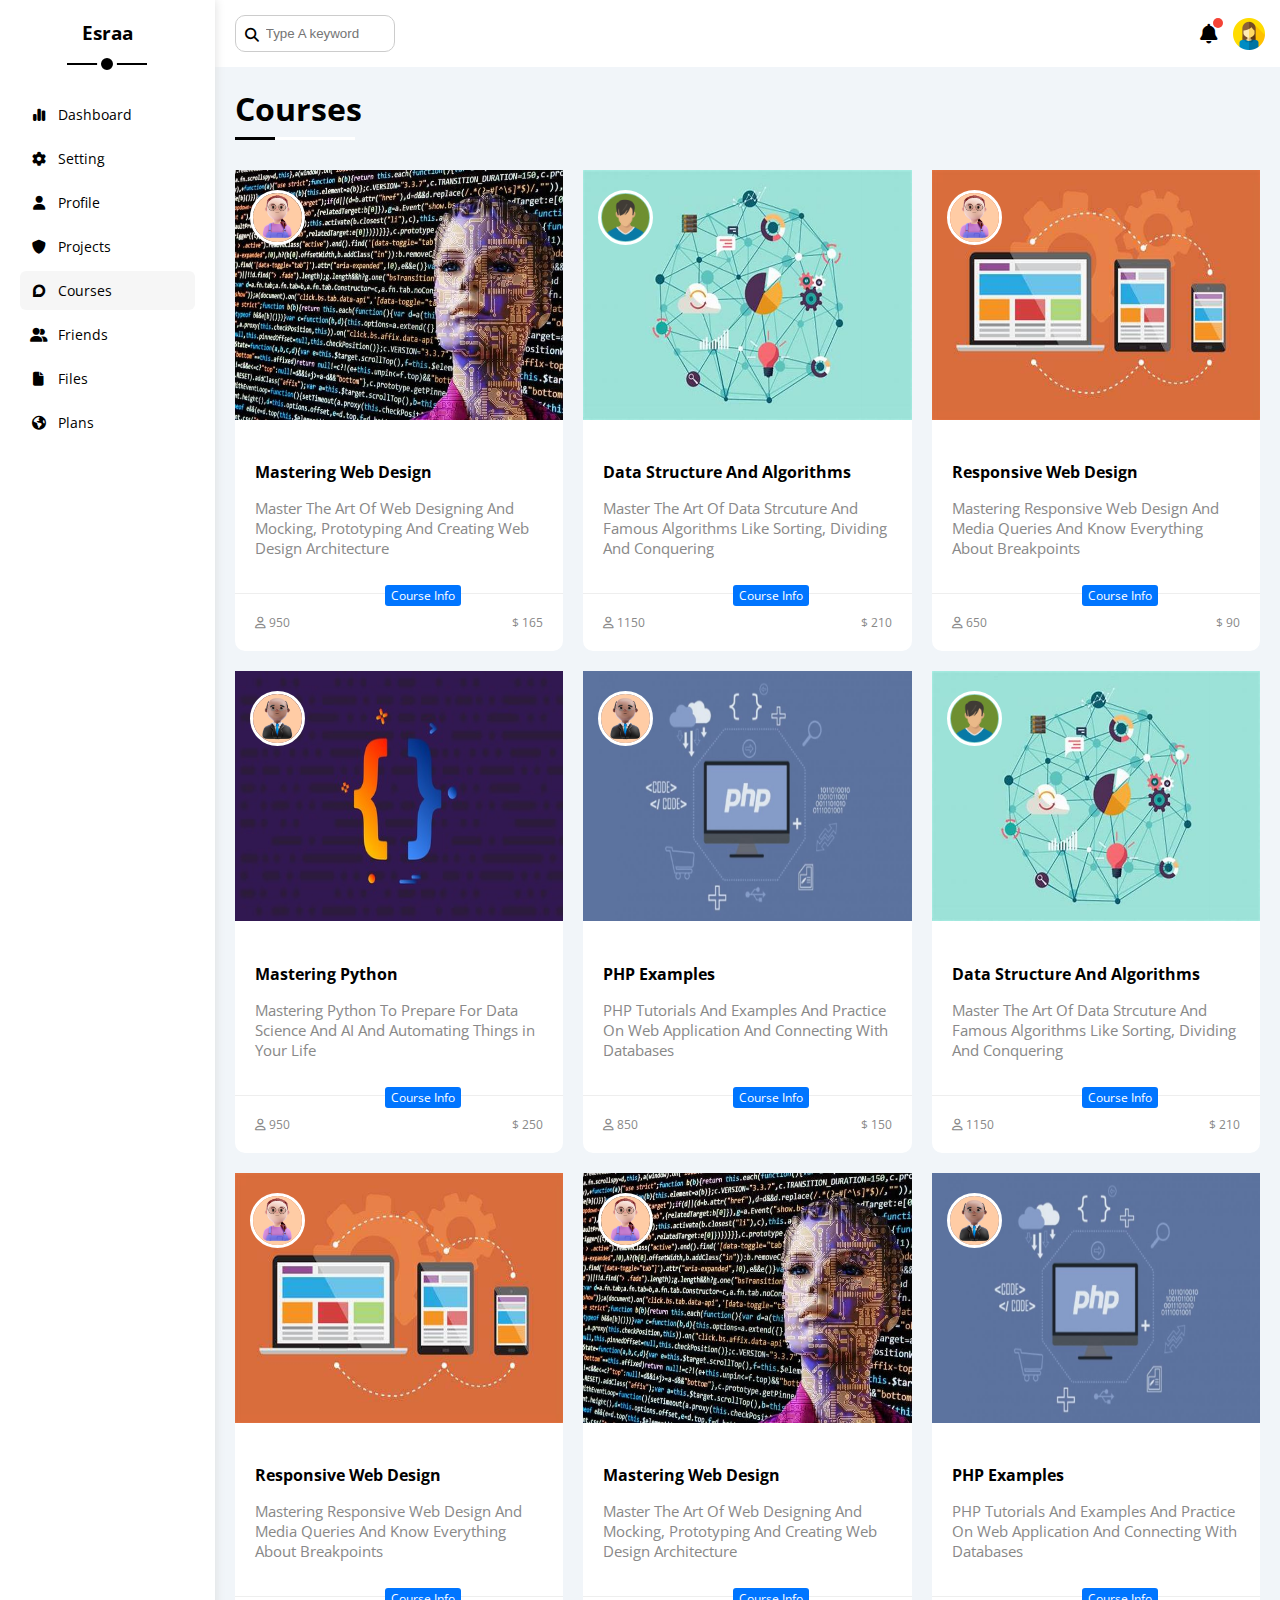
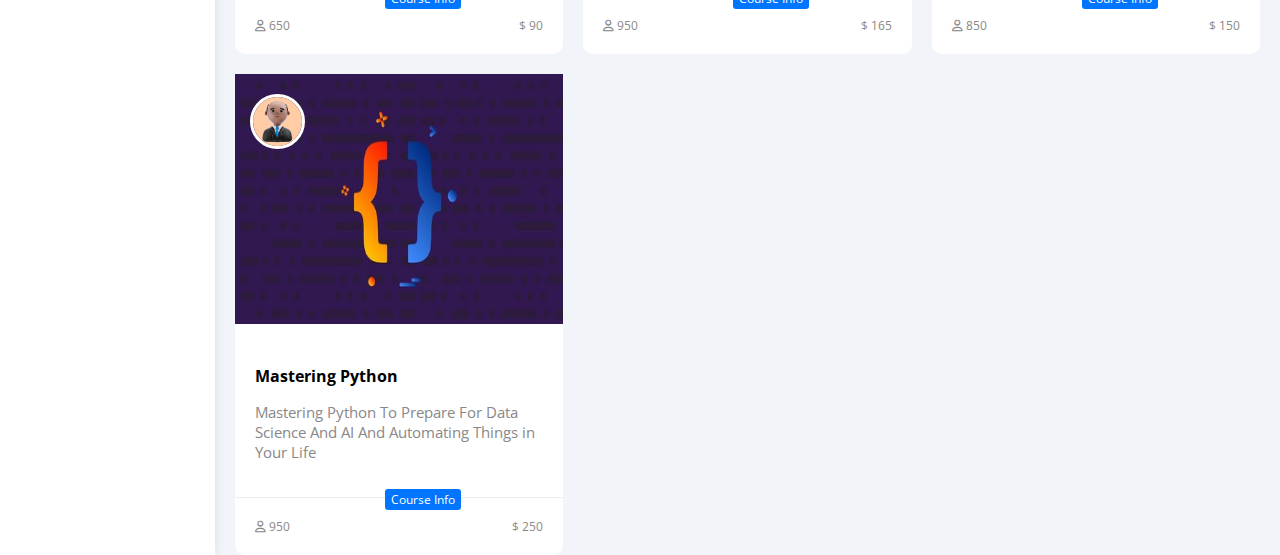
==== courses.html @ b168ca8a "First commit" ====
<!DOCTYPE html>
<html lang="en">
  <head>
    <meta charset="UTF-8" />
    <meta http-equiv="X-UA-Compatible" content="IE=edge" />
    <meta name="viewport" content="width=device-width, initial-scale=1.0" />
    <link rel="stylesheet" type="text/css" href="css/common.css" />
    <link rel="stylesheet" type="text/css" href="css/framework.css" />
    <link rel="stylesheet" type="text/css" href="css/courses.css" />
    <title>Courses</title>
    <!--attach google font-->
    <link rel="preconnect" href="https://fonts.googleapis.com" />
    <link rel="preconnect" href="https://fonts.gstatic.com" crossorigin />
    <link
      href="https://fonts.googleapis.com/css2?family=Open+Sans:wght@300;400&display=swap"
      rel="stylesheet"
    />
    <!--attach font awesome-->
    <link
      rel="stylesheet"
      href="https://cdnjs.cloudflare.com/ajax/libs/font-awesome/6.4.0/css/all.min.css"
    />
  </head>

  <body>
    <div class="page d-flex">
      <div class="sidebar bg-white p-20 p-relative active">
        <h3 class="p-relative txt-c mt-0">Esraa</h3>
        <ul>
          <li>
            <a
              class="d-flex flex-center fs-14 c-black rad-6 p-10"
              href="index.html"
            >
              <i class="fa-solid fa-chart-simple fa-fw"></i>
              <span>Dashboard</span>
            </a>
          </li>
          <li>
            <a
              class="d-flex flex-center fs-14 c-black rad-6 p-10"
              href="setting.html"
            >
              <i class="fa-solid fa-gear fa-fw"></i>
              <span>Setting</span>
            </a>
          </li>
          <li>
            <a
              class="d-flex flex-center fs-14 c-black rad-6 p-10"
              href="profile.html"
            >
              <i class="fa-solid fa-user fa-fw"></i>
              <span>Profile</span>
            </a>
          </li>
          <li>
            <a
              class="d-flex flex-center fs-14 c-black rad-6 p-10"
              href="projects.html"
            >
              <i class="fa-solid fa-shield fa-fw"></i>
              <span>Projects</span>
            </a>
          </li>
          <li>
            <a
              class="d-flex flex-center fs-14 c-black rad-6 p-10 active"
              href="courses.html"
            >
              <i class="fa-brands fa-discourse fa-fw"></i>
              <span>Courses</span>
            </a>
          </li>

          <li>
            <a
              class="d-flex flex-center fs-14 c-black rad-6 p-10"
              href="friends.html"
            >
              <i class="fa-solid fa-user-group fa-fw"></i>
              <span>Friends</span>
            </a>
          </li>
          <li>
            <a
              class="d-flex flex-center fs-14 c-black rad-6 p-10"
              href="files.html"
            >
              <i class="fa-solid fa-file fa-fw"></i>
              <span>Files</span>
            </a>
          </li>
          <li>
            <a
              class="d-flex flex-center fs-14 c-black rad-6 p-10"
              href="plans.html"
            >
              <i class="fa-solid fa-earth-americas fa-fw"></i>
              <span>Plans</span>
            </a>
          </li>
        </ul>
      </div>
      <div class="content w-full">
        <!--start head-->
        <div class="head bg-white p-15 between-flex p-10">
          <div class="search p-relative">
            <input class="p-10" type="search" placeholder="Type A keyword" />
          </div>
          <div class="icons d-flex flex-center">
            <span class="notification p-relative">
              <i class="fa-solid fa-bell fa-lg"></i>
            </span>
            <img src="imgs/avatar.png" alt="profileImage" />
          </div>
        </div>
        <!--end head-->
        <h1 class="p-relative">Courses</h1>
        <div class="wrapper d-grid gap-20">
          <!--start mastering-->
          <div class="mastering bg-white rad-10">
            <div class="master-container">
              <img
                class="master-img"
                src="imgs/Mastering.jpg"
                alt="mater-image"
              />
              <img
                class="person-img rad-50"
                src="imgs/user1.jpg"
                alt="mater-image"
              />
            </div>
            <div class="info-container p-20 mt-0 b-bottom">
              <h4 class="mb-0">Mastering Web Design</h4>
              <p class="c-grey fs-15">
                Master The Art Of Web Designing And Mocking, Prototyping And
                Creating Web Design Architecture
              </p>
              <p class="course-info bg-blue c-white w-fit p-3 rad-3 fs-12">
                Course Info
              </p>
            </div>
            <div class="p-20 d-flex space-between flex-center">
                <div class="c-grey fs-12">
                    <i class="fa-regular fa-user"></i>
                    <span> 950</span>
                </div>
                <div class="c-grey fs-12">$ 165</div>
                
                
            </div>
          </div>
          <!--end mastering-->
          <!--start mastering-->
          <div class="mastering bg-white rad-10">
            <div class="master-container">
              <img
                class="master-img"
                src="imgs/algorithms.jpg"
                alt="mater-image"
              />
              <img
                class="person-img rad-50"
                src="imgs/user4.png"
                alt="mater-image"
              />
            </div>
            <div class="info-container p-20 mt-0 b-bottom">
              <h4 class="mb-0">Data Structure And Algorithms</h4>
              <p class="c-grey fs-15">
                Master The Art Of Data Strcuture And Famous Algorithms Like Sorting, Dividing And Conquering
              </p>
              <p class="course-info bg-blue c-white w-fit p-3 rad-3 fs-12">
                Course Info
              </p>
            </div>
            <div class="p-20 d-flex space-between flex-center">
                <div class="c-grey fs-12">
                    <i class="fa-regular fa-user"></i>
                    <span> 1150</span>
                </div>
                <div class="c-grey fs-12">$ 210</div>
                
            </div>
          </div>
          <!--end mastering-->
            <!--start mastering-->
            <div class="mastering bg-white rad-10">
                <div class="master-container">
                  <img
                    class="master-img"
                    src="imgs/responsive.jpg"
                    alt="mater-image"
                  />
                  <img
                    class="person-img rad-50"
                    src="imgs/user1.jpg"
                    alt="mater-image"
                  />
                </div>
                <div class="info-container p-20 mt-0 b-bottom">
                  <h4 class="mb-0">Responsive Web Design</h4>
                  <p class="c-grey fs-15">
                    Mastering Responsive Web Design And Media Queries And Know Everything About Breakpoints
                  </p>
                  <p class="course-info bg-blue c-white w-fit p-3 rad-3 fs-12">
                    Course Info
                  </p>
                </div>
                <div class="p-20 d-flex space-between flex-center">
                    <div class="c-grey fs-12">
                        <i class="fa-regular fa-user"></i>
                        <span> 650</span>
                    </div>
                    <div class="c-grey fs-12">$ 90</div>
                    
                </div>
              </div>
              <!--end mastering-->
               <!--start mastering-->
            <div class="mastering bg-white rad-10">
                <div class="master-container">
                  <img
                    class="master-img"
                    src="imgs/python.jpg"
                    alt="mater-image"
                  />
                  <img
                    class="person-img rad-50"
                    src="imgs/user3.jpg"
                    alt="mater-image"
                  />
                </div>
                <div class="info-container p-20 mt-0 b-bottom">
                  <h4 class="mb-0">Mastering Python</h4>
                  <p class="c-grey fs-15">
                    Mastering Python To Prepare For Data Science And AI And Automating Things in Your Life
                  </p>
                  <p class="course-info bg-blue c-white w-fit p-3 rad-3 fs-12">
                    Course Info
                  </p>
                </div>
                <div class="p-20 d-flex space-between flex-center">
                    <div class="c-grey fs-12">
                        <i class="fa-regular fa-user"></i>
                        <span> 950</span>
                    </div>
                    <div class="c-grey fs-12">$ 250</div>
                    
                </div>
              </div>
              <!--end mastering-->
              <!--start mastering-->
          <div class="mastering bg-white rad-10">
            <div class="master-container">
              <img
                class="master-img"
                src="imgs/php.jpg"
                alt="mater-image"
              />
              <img
                class="person-img rad-50"
                src="imgs/user3.jpg"
                alt="mater-image"
              />
            </div>
            <div class="info-container p-20 mt-0 b-bottom">
              <h4 class="mb-0">PHP Examples</h4>
              <p class="c-grey fs-15">
                PHP Tutorials And Examples And Practice On Web Application And Connecting With Databases
              </p>
              <p class="course-info bg-blue c-white w-fit p-3 rad-3 fs-12">
                Course Info
              </p>
            </div>
            <div class="p-20 d-flex space-between flex-center">
                <div class="c-grey fs-12">
                    <i class="fa-regular fa-user"></i>
                    <span> 850</span>
                </div>
                <div class="c-grey fs-12">$ 150</div>
                
                
            </div>
          </div>
          <!--end mastering-->
          <!--start mastering-->
          <div class="mastering bg-white rad-10">
            <div class="master-container">
              <img
                class="master-img"
                src="imgs/algorithms.jpg"
                alt="mater-image"
              />
              <img
                class="person-img rad-50"
                src="imgs/user4.png"
                alt="mater-image"
              />
            </div>
            <div class="info-container p-20 mt-0 b-bottom">
              <h4 class="mb-0">Data Structure And Algorithms</h4>
              <p class="c-grey fs-15">
                Master The Art Of Data Strcuture And Famous Algorithms Like Sorting, Dividing And Conquering
              </p>
              <p class="course-info bg-blue c-white w-fit p-3 rad-3 fs-12">
                Course Info
              </p>
            </div>
            <div class="p-20 d-flex space-between flex-center">
                <div class="c-grey fs-12">
                    <i class="fa-regular fa-user"></i>
                    <span> 1150</span>
                </div>
                <div class="c-grey fs-12">$ 210</div>
                
            </div>
          </div>
          <!--end mastering-->
          <!--start mastering-->
          <div class="mastering bg-white rad-10">
            <div class="master-container">
              <img
                class="master-img"
                src="imgs/responsive.jpg"
                alt="mater-image"
              />
              <img
                class="person-img rad-50"
                src="imgs/user1.jpg"
                alt="mater-image"
              />
            </div>
            <div class="info-container p-20 mt-0 b-bottom">
              <h4 class="mb-0">Responsive Web Design</h4>
              <p class="c-grey fs-15">
                Mastering Responsive Web Design And Media Queries And Know Everything About Breakpoints
              </p>
              <p class="course-info bg-blue c-white w-fit p-3 rad-3 fs-12">
                Course Info
              </p>
            </div>
            <div class="p-20 d-flex space-between flex-center">
                <div class="c-grey fs-12">
                    <i class="fa-regular fa-user"></i>
                    <span> 650</span>
                </div>
                <div class="c-grey fs-12">$ 90</div>
                
            </div>
          </div>
          <!--end mastering-->
          <!--start mastering-->
          <div class="mastering bg-white rad-10">
            <div class="master-container">
              <img
                class="master-img"
                src="imgs/Mastering.jpg"
                alt="mater-image"
              />
              <img
                class="person-img rad-50"
                src="imgs/user1.jpg"
                alt="mater-image"
              />
            </div>
            <div class="info-container p-20 mt-0 b-bottom">
              <h4 class="mb-0">Mastering Web Design</h4>
              <p class="c-grey fs-15">
                Master The Art Of Web Designing And Mocking, Prototyping And
                Creating Web Design Architecture
              </p>
              <p class="course-info bg-blue c-white w-fit p-3 rad-3 fs-12">
                Course Info
              </p>
            </div>
            <div class="p-20 d-flex space-between flex-center">
                <div class="c-grey fs-12">
                    <i class="fa-regular fa-user"></i>
                    <span> 950</span>
                </div>
                <div class="c-grey fs-12">$ 165</div>
                
                
            </div>
          </div>
          <!--end mastering-->
           <!--start mastering-->
           <div class="mastering bg-white rad-10">
            <div class="master-container">
              <img
                class="master-img"
                src="imgs/php.jpg"
                alt="mater-image"
              />
              <img
                class="person-img rad-50"
                src="imgs/user3.jpg"
                alt="mater-image"
              />
            </div>
            <div class="info-container p-20 mt-0 b-bottom">
              <h4 class="mb-0">PHP Examples</h4>
              <p class="c-grey fs-15">
                PHP Tutorials And Examples And Practice On Web Application And Connecting With Databases
              </p>
              <p class="course-info bg-blue c-white w-fit p-3 rad-3 fs-12">
                Course Info
              </p>
            </div>
            <div class="p-20 d-flex space-between flex-center">
                <div class="c-grey fs-12">
                    <i class="fa-regular fa-user"></i>
                    <span> 850</span>
                </div>
                <div class="c-grey fs-12">$ 150</div>
                
                
            </div>
          </div>
          <!--end mastering-->
           <!--start mastering-->
           <div class="mastering bg-white rad-10">
            <div class="master-container">
              <img
                class="master-img"
                src="imgs/python.jpg"
                alt="mater-image"
              />
              <img
                class="person-img rad-50"
                src="imgs/user3.jpg"
                alt="mater-image"
              />
            </div>
            <div class="info-container p-20 mt-0 b-bottom">
              <h4 class="mb-0">Mastering Python</h4>
              <p class="c-grey fs-15">
                Mastering Python To Prepare For Data Science And AI And Automating Things in Your Life
              </p>
              <p class="course-info bg-blue c-white w-fit p-3 rad-3 fs-12">
                Course Info
              </p>
            </div>
            <div class="p-20 d-flex space-between flex-center">
                <div class="c-grey fs-12">
                    <i class="fa-regular fa-user"></i>
                    <span> 950</span>
                </div>
                <div class="c-grey fs-12">$ 250</div>
                
            </div>
          </div>
          <!--end mastering-->
        </div>
      </div>
    </div>
  </body>
</html>
---- css/common.css ----
* {
  box-sizing: border-box;
}

body {
  font-family: "Open Sans", sans-serif;
  margin: 0;
}

*:focus {
  outline: none;
}

a {
  text-decoration: none;
}

ul {
  list-style: none;
  padding: 0;
}

::-webkit-scrollbar {
  width: 15px;
}

::-webkit-scrollbar-track {
  background-color: white;
}

::-webkit-scrollbar-thumb {
  background-color: #0075ff;
}

::-webkit-scrollbar-thumb:hover {
  background-color: #0d69d5;
}

.page {
  min-height: 100vh;
  background-color: #f1f5f9;
}

/*start sidebar*/
.sidebar {
  width: 250px;
  box-shadow: 0 0 10px #ddd;
}
@media (max-width: 767px) {
  .sidebar {
    width: 58px;
    padding: 10px;
  }
}
.sidebar > h3 {
  margin-bottom: 50px;
}
@media (max-width: 767px) {
  .sidebar > h3 {
    font-size: 13px;
    margin-bottom: 15px;
  }
}
.sidebar > h3::before, .sidebar > h3::after {
  content: "";
  background-color: black;
  transform: translateX(-50%);
  position: absolute;
  left: 50%;
}
@media (max-width: 767px) {
  .sidebar > h3::before, .sidebar > h3::after {
    display: none;
  }
}
.sidebar > h3::before {
  width: 80px;
  height: 2px;
  bottom: -20px;
}
.sidebar > h3::after {
  bottom: -29px;
  width: 12px;
  height: 12px;
  border-radius: 50%;
  border: 4px solid white;
}
.sidebar ul li a {
  transition: 3s;
  margin-bottom: 5px;
}
.sidebar ul li a:hover, .sidebar ul li a.active {
  background-color: #f6f6f6;
}
.sidebar ul li a span {
  font-size: 14px;
  margin-left: 10px;
}
@media (max-width: 767px) {
  .sidebar ul li a span {
    display: none;
  }
}

/*end sidebar*/
/*start content*/
.search {
  overflow: hidden;
}
.search::before {
  font-family: var(--fa-style-family-classic);
  content: "\f002"; /*symbol for search*/
  font-weight: 900;
  position: absolute;
  left: 15px;
  top: 50%;
  transform: translateY(-50%);
  font-size: 14px;
  color: var(--grey-color);
}
.search input {
  border: 1px solid #ccc;
  border-radius: 10px;
  margin-left: 5px;
  padding-left: 30px;
  width: 160px;
  transition: width 0.3s;
}
.search input:focus {
  outline-color: #ddd;
  width: 200px;
}
.search input:focus::-moz-placeholder {
  opacity: 0;
}
.search input:focus::placeholder {
  opacity: 0;
}

.icons .notification::before {
  content: "";
  position: absolute;
  width: 10px;
  height: 10px;
  background-color: #f44336;
  border-radius: 50%;
  right: -5px;
  top: -5px;
}
.icons img {
  width: 32px;
  height: 32px;
  margin-left: 15px;
}

h1 {
  margin: 20px 20px 40px;
}
h1::before, h1::after {
  content: "";
  height: 3px;
  position: absolute;
  bottom: -10px;
  left: 0;
}
h1::before {
  background-color: white;
  width: 120px;
}
h1::after {
  background-color: black;
  width: 40px;
}

.wrapper {
  grid-template-columns: repeat(auto-fill, minmax(450px, 1fr));
  margin-left: 20px;
  margin-right: 20px;
}
@media (max-width: 767px) {
  .wrapper {
    grid-template-columns: minmax(200px, 1fr);
    margin-left: 10px;
    margin-right: 10px;
    gap: 10px;
  }
}/*# sourceMappingURL=common.css.map */
---- css/framework.css ----
/* start box*/
.d-flex {
  display: flex;
}

.flex-center {
  align-items: center;
}

.space-between {
  justify-content: space-between;
}

.d-grid {
  display: grid;
}

.gap-20 {
  gap: 20px;
}

.d-block {
  display: block;
}

@media (max-width: 767px) {
  .block-mobile {
    display: block;
  }
}

.d-flex-center {
  display: flex;
  align-items: center;
  justify-content: center;
}

/*end box*/
/*start padding+margin*/
.p-0 {
  padding: 0;
}

.pt-0 {
  padding-top: 0;
}

.pt-10 {
  padding-top: 20px;
}

.p-5 {
  padding: 5px;
}

.p-10 {
  padding: 10px;
}

.p-15 {
  padding: 15px;
}

.p-20 {
  padding: 20px;
}

.pt-10 {
  padding-top: 10px;
}

.pt-20 {
  padding-top: 20px;
}

.pb-10 {
  padding-bottom: 10px;
}

.pb-20 {
  padding-bottom: 20px;
}

.pl-5 {
  padding-left: 5px;
}

.p-cell {
  padding: 15px 10px;
}

.m-0 {
  margin: 0;
}

.m-20 {
  margin: 20px;
}

.mt-0 {
  margin-top: 0;
}

.mt-3 {
  margin-top: 3px;
}

.mt-5 {
  margin-top: 5px;
}

.mt-10 {
  margin-top: 10px;
}

.mt-20 {
  margin-top: 20px;
}

.mb-0 {
  margin-bottom: 0;
}

.mb-10 {
  margin-bottom: 10px;
}

.mb-20 {
  margin-bottom: 20px;
}

.mb-23 {
  margin-bottom: 23px;
}

.ml-3 {
  margin-left: 3px;
}

.ml-10 {
  margin-left: 10px;
}

.ml-15 {
  margin-left: 15px;
}

.mr-5 {
  margin-right: 5px;
}

.mr-10 {
  margin-right: 10px;
}

.mr-20 {
  margin-right: 20px;
}

/*end padding+margin*/
/*start color*/
.bg-white {
  background-color: white;
}

.bg-eee {
  background-color: #eee;
}

.bg-blue {
  background-color: #0075ff;
}

.bg-alt-blue {
  background-color: #0d69d5;
}

.bg-orange {
  background-color: #f59e0f;
}

.bg-green {
  background-color: #22c55e;
}

.bg-red {
  background-color: #f44336;
}

.bg-youtube {
  background-color: #ff0000;
}

.bg-twitter {
  background-color: #1da1f2;
}

.c-black {
  color: black;
}

.c-grey {
  color: #888;
}

.c-red {
  color: #f44336;
}

.c-grey-op-8 {
  color: hsla(0, 0%, 50%, 0.8);
}

.c-grey-op-4 {
  color: hsla(0, 0%, 50%, 0.4);
}

.c-white {
  color: white;
}

.c-blue {
  color: #0075ff;
}

.c-orange {
  color: #f59e0f;
}

.c-green {
  color: #22c55e;
}

.blue-color {
  background-color: rgba(0, 117, 255, 0.2);
}

.c-twitter {
  color: #1da1f2;
}

.c-icon {
  background-color: hsla(203, 89%, 53%, 0.2);
}

.c-icon-youtube {
  background-color: rgba(255, 0, 0, 0.1);
}

.c-youtube {
  color: #ff0000;
}

.c-alt-blue {
  color: #0d69d5;
}

.icon-blue {
  color: #0d69d5;
}

.icon-orange {
  color: #f59e0f;
}

.orange-color {
  background-color: rgba(255, 165, 0, 0.2);
}

.icon-green {
  color: #22c55e;
}

.green-color {
  background-color: rgba(0, 128, 0, 0.2);
}

.red-color {
  color: #f44336;
}

/*end color */
/*start position*/
.p-relative {
  position: relative;
}

/*end position*/
/*start font */
.txt-c {
  text-align: center;
}

@media (max-width: 767px) {
  .txt-c-mobile {
    text-align: center;
  }
}

.fs-12 {
  font-size: 12px;
}

.fs-13 {
  font-size: 13px;
}

.fs-14 {
  font-size: 14px;
}

.fs-15 {
  font-size: 15px;
}

.fw-bold {
  font-weight: bold;
}

.l-through {
  text-decoration-line: line-through;
}

/*end font*/
/* start border*/
.rad-3 {
  border-radius: 3px;
}

.rad-6 {
  border-radius: 6px;
}

.rad-10 {
  border-radius: 10px;
}

.rad-50 {
  border-radius: 50%;
}

.b-none {
  border: none;
}

.b-bottom {
  border-bottom: 1px solid #eee;
}

.b-table {
  border: 1px solid #eee;
}

.b-input {
  border: 1px solid hsla(0, 1%, 44%, 0.3);
}

/* end border*/
/*start width*/
.w-full {
  width: 100%;
}

.w-fit {
  width: -moz-fit-content;
  width: fit-content;
}

/*end width*/
/*start components*/
.between-flex {
  display: flex;
  justify-content: space-between;
  align-items: center;
}

.btn-shape {
  padding: 4px 10px;
  border-radius: 6px;
}

.line {
  width: 2px;
}

@media (max-width: 767px) {
  .hide-mobile {
    display: none;
  }
}

/*end components*//*# sourceMappingURL=framework.css.map */
---- css/courses.css ----
.wrapper {
  grid-template-columns: repeat(auto-fill, minmax(300px, 1fr));
}

/*start mastering*/
.master-container {
  position: relative;
  height: 250px;
}

.master-img {
  width: 100%;
  height: 100%;
  position: absolute;
}

.person-img {
  position: absolute;
  width: 55px;
  height: 55px;
  top: 20px;
  left: 15px;
  border: 3px solid white;
}

.info-container {
  position: relative;
}

.course-info {
  padding: 2px 6px;
  position: absolute;
  left: 150px;
}
@media (max-width: 767px) {
  .course-info {
    left: 130px;
  }
}

/*end mastering*//*# sourceMappingURL=courses.css.map */
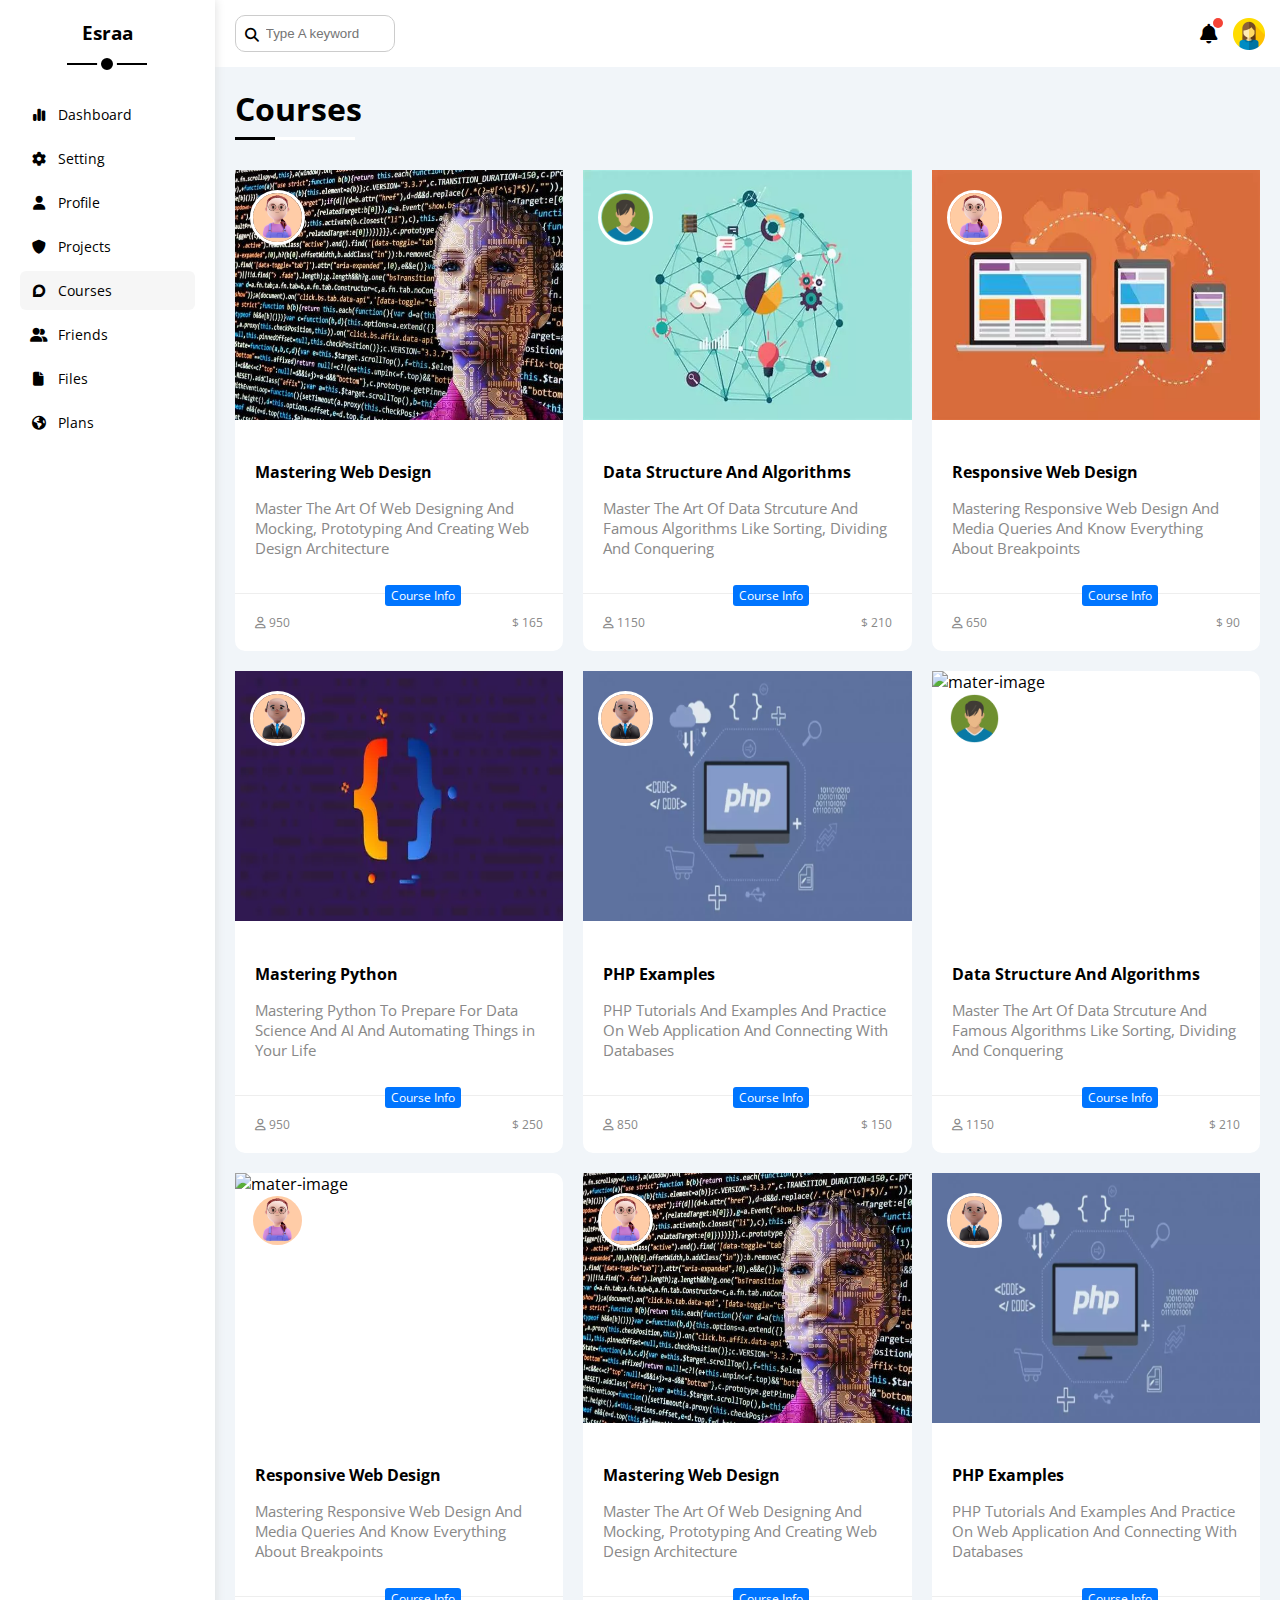
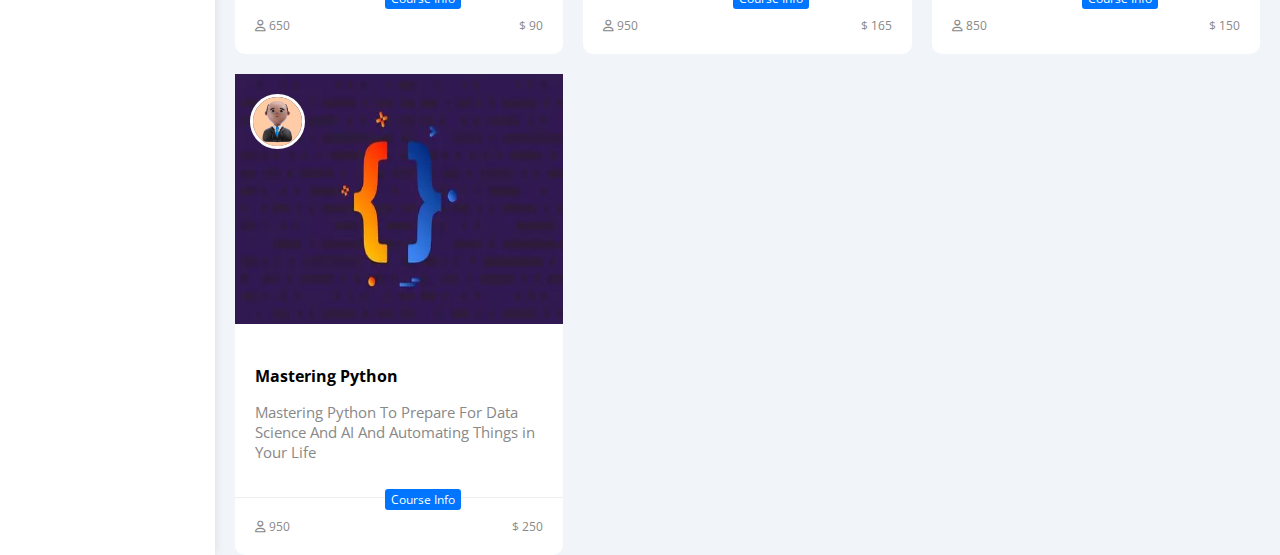
==== commit f3f681c0: "convert images" ====
--- a/courses.html
+++ b/courses.html
@@ -128,7 +128,7 @@
               />
               <img
                 class="person-img rad-50"
-                src="imgs/user1.jpg"
+                src="imgs/user1.webp"
                 alt="mater-image"
               />
             </div>
@@ -158,7 +158,7 @@
             <div class="master-container">
               <img
                 class="master-img"
-                src="imgs/algorithms.jpg"
+                src="imgs/algorithms.webp"
                 alt="mater-image"
               />
               <img
@@ -191,12 +191,12 @@
                 <div class="master-container">
                   <img
                     class="master-img"
-                    src="imgs/responsive.jpg"
+                    src="imgs/responsive.webp"
                     alt="mater-image"
                   />
                   <img
                     class="person-img rad-50"
-                    src="imgs/user1.jpg"
+                    src="imgs/user1.webp"
                     alt="mater-image"
                   />
                 </div>
@@ -224,12 +224,12 @@
                 <div class="master-container">
                   <img
                     class="master-img"
-                    src="imgs/python.jpg"
+                    src="imgs/python.webp"
                     alt="mater-image"
                   />
                   <img
                     class="person-img rad-50"
-                    src="imgs/user3.jpg"
+                    src="imgs/user3.webp"
                     alt="mater-image"
                   />
                 </div>
@@ -257,12 +257,12 @@
             <div class="master-container">
               <img
                 class="master-img"
-                src="imgs/php.jpg"
-                alt="mater-image"
-              />
-              <img
-                class="person-img rad-50"
-                src="imgs/user3.jpg"
+                src="imgs/php.webp"
+                alt="mater-image"
+              />
+              <img
+                class="person-img rad-50"
+                src="imgs/user3.webp"
                 alt="mater-image"
               />
             </div>
@@ -329,7 +329,7 @@
               />
               <img
                 class="person-img rad-50"
-                src="imgs/user1.jpg"
+                src="imgs/user1.webp"
                 alt="mater-image"
               />
             </div>
@@ -362,7 +362,7 @@
               />
               <img
                 class="person-img rad-50"
-                src="imgs/user1.jpg"
+                src="imgs/user1.webp"
                 alt="mater-image"
               />
             </div>
@@ -392,12 +392,12 @@
             <div class="master-container">
               <img
                 class="master-img"
-                src="imgs/php.jpg"
-                alt="mater-image"
-              />
-              <img
-                class="person-img rad-50"
-                src="imgs/user3.jpg"
+                src="imgs/php.webp"
+                alt="mater-image"
+              />
+              <img
+                class="person-img rad-50"
+                src="imgs/user3.webp"
                 alt="mater-image"
               />
             </div>
@@ -426,12 +426,12 @@
             <div class="master-container">
               <img
                 class="master-img"
-                src="imgs/python.jpg"
-                alt="mater-image"
-              />
-              <img
-                class="person-img rad-50"
-                src="imgs/user3.jpg"
+                src="imgs/python.webp"
+                alt="mater-image"
+              />
+              <img
+                class="person-img rad-50"
+                src="imgs/user3.webp"
                 alt="mater-image"
               />
             </div>
